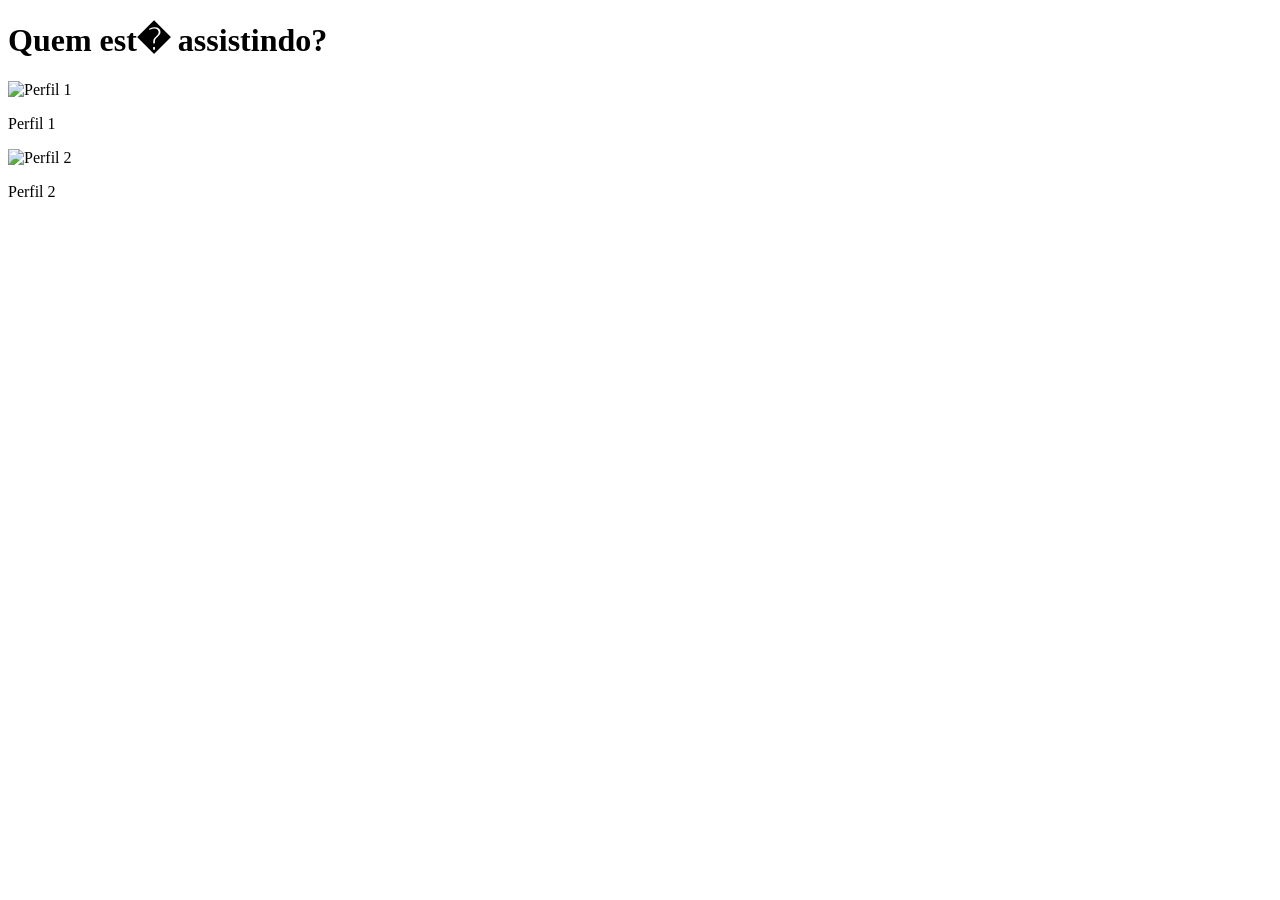
==== index.html @ b6514f5e "first commit" ====
<!DOCTYPE html>
<html lang="pt-br">
<head>
    <meta charset="UTF-8">
    <meta name="viewport" content="width=device-width, initial-scale=1.0">
    <title>Netflix</title>
</head>
<body>
    <main>
        <h1>Quem est� assistindo?</h1>
        <div class="profiles">
            <div class="profile">
                <img src="/NETFLIX/assets/perfil-1.jpg" alt="Perfil 1">
                <p>Perfil 1</p>
            </div>
            <div class="profile">
                <img src="/NETFLIX/assets/perfil-2.jpg" alt="Perfil 2">
                <p>Perfil 2</p>
            </div>
    </main>
</body>
</html>
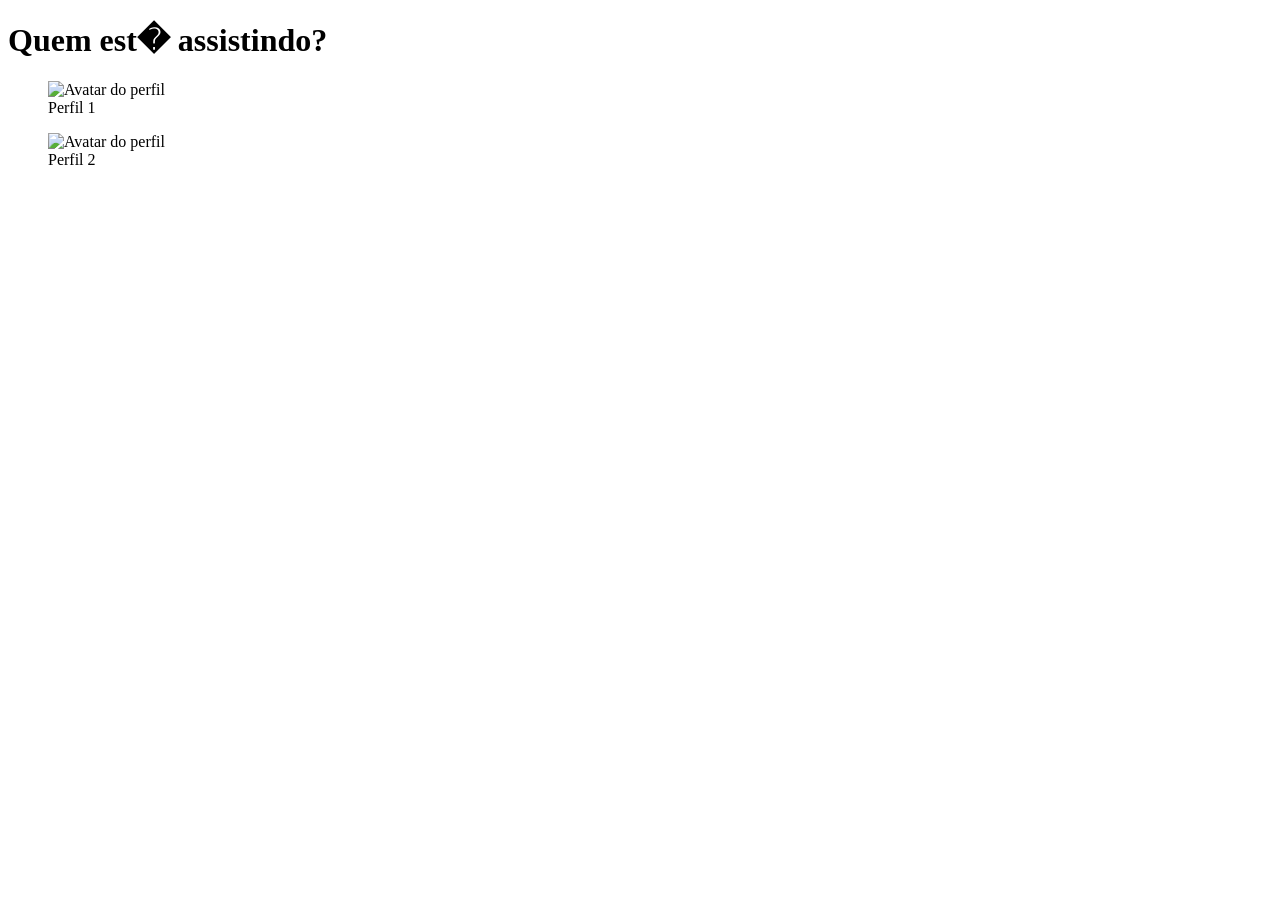
==== commit dee04fa6: "assets" ====
--- a/index.html
+++ b/index.html
@@ -3,20 +3,30 @@
 <head>
     <meta charset="UTF-8">
     <meta name="viewport" content="width=device-width, initial-scale=1.0">
-    <title>Netflix</title>
+    <meta name="description" content="Selecione o perfil para come�ar a assistir conte�do personalizado na Netflix">
+    <title>Netflix - Selecione um Perfil</title>
 </head>
 <body>
     <main>
-        <h1>Quem est� assistindo?</h1>
-        <div class="profiles">
-            <div class="profile">
-                <img src="/NETFLIX/assets/perfil-1.jpg" alt="Perfil 1">
-                <p>Perfil 1</p>
-            </div>
-            <div class="profile">
-                <img src="/NETFLIX/assets/perfil-2.jpg" alt="Perfil 2">
-                <p>Perfil 2</p>
-            </div>
+        <header>
+            <h1>Quem est� assistindo?</h1>
+        </header>
+        
+        <section class="profiles">
+            <article class="profile">
+                <figure>
+                    <img src="/NETFLIX/assets/perfil-1.jpg" alt="Avatar do perfil">
+                    <figcaption>Perfil 1</figcaption>
+                </figure>
+            </article>
+            
+            <article class="profile">
+                <figure>
+                    <img src="/NETFLIX/assets/perfil-2.jpg" alt="Avatar do perfil">
+                    <figcaption>Perfil 2</figcaption>
+                </figure>
+            </article>
+        </section>
     </main>
 </body>
 </html>
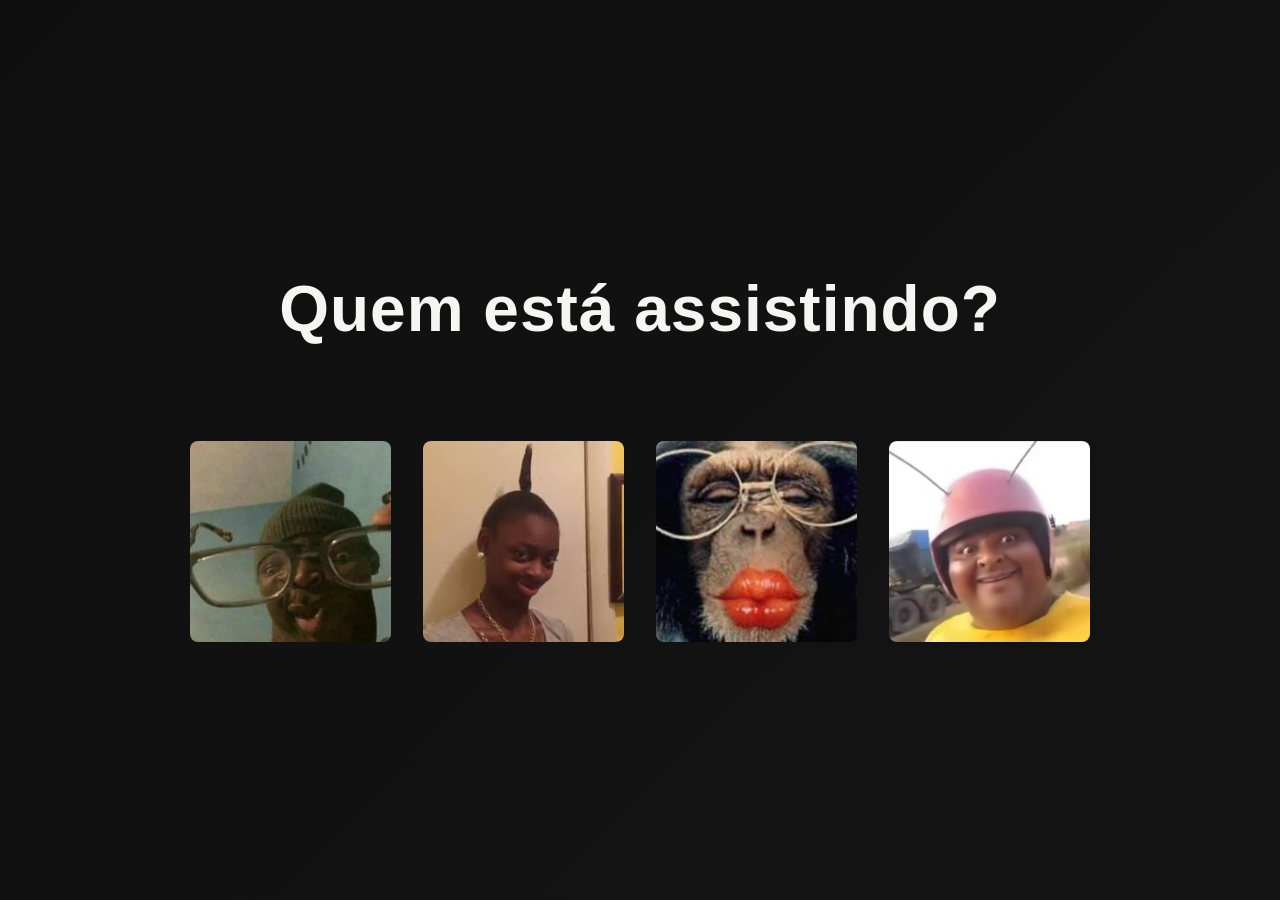
==== commit 5160172e: "changes" ====
--- a/index.html
+++ b/index.html
@@ -2,28 +2,45 @@
 <html lang="pt-br">
 <head>
     <meta charset="UTF-8">
+    <meta http-equiv="Content-Type" content="text/html; charset=UTF-8">
     <meta name="viewport" content="width=device-width, initial-scale=1.0">
-    <meta name="description" content="Selecione o perfil para come�ar a assistir conte�do personalizado na Netflix">
-    <title>Netflix - Selecione um Perfil</title>
+    <meta name="description" content="Selecione o perfil para começar a assistir conteúdo personalizado na Netflix">
+    <title>Netflix</title>
+    <link rel="stylesheet" href="style.css">
 </head>
+
 <body>
     <main>
         <header>
-            <h1>Quem est� assistindo?</h1>
+            <h1>Quem está assistindo?</h1>
         </header>
         
         <section class="profiles">
             <article class="profile">
                 <figure>
-                    <img src="/NETFLIX/assets/perfil-1.jpg" alt="Avatar do perfil">
-                    <figcaption>Perfil 1</figcaption>
+                    <img src="./assets/perfil-1.jpg" alt="Um homem faz uma careta engraçada enquanto segura um par de óculos grandes bem próximo à câmera.">
+                    <figcaption>Pedro</figcaption>
                 </figure>
             </article>
             
             <article class="profile">
                 <figure>
-                    <img src="/NETFLIX/assets/perfil-2.jpg" alt="Avatar do perfil">
-                    <figcaption>Perfil 2</figcaption>
+                    <img src="./assets/perfil-2.jpg" alt="Uma jovem sorri para a câmera exibindo um penteado único com uma mecha de cabelo apontando para cima.">
+                    <figcaption>Gustavo</figcaption>
+                </figure>
+            </article>
+
+            <article class="profile">
+                <figure>
+                    <img src="./assets/perfil-3.jpg" alt="Um chimpanzé aparece usando óculos de grau e lábios vermelhos maquiados em uma pose cômica.">
+                    <figcaption>Mariana</figcaption>
+                </figure>
+            </article>
+
+            <article class="profile">
+                <figure>
+                    <img src="./assets/perfil-4.jpg" alt="Um homem sorridente usa um capacete rosa com antenas, assemelhando-se a um personagem de inseto.">
+                    <figcaption>Lucas</figcaption>
                 </figure>
             </article>
         </section>
--- a/style.css
+++ b/style.css
@@ -0,0 +1,209 @@
+/* VARIAVEIS E CONFIGURACOES GLOBAIS */
+:root {
+    --netflix-red: #E50914;
+    --netflix-dark: #141414;
+    --netflix-darker: #0f0f0f;
+    --netflix-gray: #808080;
+    --netflix-light: #f5f5f1;
+    
+    --font-primary: 'Segoe UI', Tahoma, Geneva, Verdana, sans-serif;
+    --transition: all 0.3s ease;
+}
+
+/* RESET E ESTILOS BASE */
+* {
+    margin: 0;
+    padding: 0;
+    box-sizing: border-box;
+}
+
+html {
+    font-size: 16px;
+}
+
+body {
+    background: linear-gradient(135deg, var(--netflix-darker) 0%, var(--netflix-dark) 100%);
+    color: var(--netflix-light);
+    font-family: var(--font-primary);
+    line-height: 1.6;
+    min-height: 100vh;
+}
+
+/* MAIN */
+main {
+    min-height: 100vh;
+    display: flex;
+    flex-direction: column;
+    justify-content: center;
+    align-items: center;
+    padding: 2rem;
+}
+
+/* HEADER */
+header {
+    text-align: center;
+    margin-bottom: 4rem;
+}
+
+header h1 {
+    font-size: clamp(2rem, 5vw, 4rem);
+    font-weight: 700;
+    letter-spacing: 1px;
+    margin-bottom: 1rem;
+    color: var(--netflix-light);
+    animation: slideDown 0.6s ease;
+}
+
+@keyframes slideDown {
+    from {
+        opacity: 0;
+        transform: translateY(-30px);
+    }
+    to {
+        opacity: 1;
+        transform: translateY(0);
+    }
+}
+
+/* SECAO DE PERFIS */
+.profiles {
+    display: grid;
+    grid-template-columns: repeat(auto-fit, minmax(150px, 1fr));
+    gap: 2rem;
+    max-width: 900px;
+    width: 100%;
+}
+
+/* CARD DO PERFIL */
+.profile {
+    display: flex;
+    flex-direction: column;
+    align-items: center;
+    cursor: pointer;
+    animation: fadeIn 0.8s ease;
+}
+
+@keyframes fadeIn {
+    from {
+        opacity: 0;
+        transform: scale(0.8);
+    }
+    to {
+        opacity: 1;
+        transform: scale(1);
+    }
+}
+
+/* FIGURA (IMAGEM) */
+figure {
+    position: relative;
+    width: 100%;
+    aspect-ratio: 1;
+    margin: 0;
+    overflow: hidden;
+    border-radius: 8px;
+    transition: var(--transition);
+}
+
+figure img {
+    width: 100%;
+    height: 100%;
+    object-fit: cover;
+    display: block;
+    transition: var(--transition);
+}
+
+/* EFEITOS NO HOVER DO PERFIL */
+.profile:hover figure {
+    box-shadow: 0 0 20px rgba(229, 9, 20, 0.6);
+    transform: scale(1.05);
+    border: 3px solid var(--netflix-red);
+}
+
+.profile:hover figure img {
+    filter: brightness(1.1) contrast(1.1);
+}
+
+.profile:active figure {
+    transform: scale(0.98);
+}
+
+/* FIGCAPTION (NOME DO PERFIL) */
+figcaption {
+    margin-top: 1rem;
+    font-size: 1.3rem;
+    font-weight: 700;
+    color: var(--netflix-light);
+    transition: var(--transition);
+    letter-spacing: 0.5px;
+    text-align: center;
+    word-break: break-word;
+    display: block;
+    width: 100%;
+    visibility: visible;
+    opacity: 1;
+}
+
+.profile:hover figcaption {
+    color: var(--netflix-red);
+    transform: translateY(-2px);
+}
+
+/* RESPONSIVIDADE */
+@media (max-width: 768px) {
+    main {
+        padding: 1.5rem;
+    }
+
+    header h1 {
+        font-size: 2.5rem;
+        margin-bottom: 3rem;
+    }
+
+    .profiles {
+        grid-template-columns: repeat(auto-fit, minmax(120px, 1fr));
+        gap: 1.5rem;
+    }
+
+    figcaption {
+        margin-top: 0.75rem;
+        font-size: 1.1rem;
+    }
+}
+
+@media (max-width: 480px) {
+    header h1 {
+        font-size: 2rem;
+        margin-bottom: 2rem;
+    }
+
+    .profiles {
+        grid-template-columns: repeat(auto-fit, minmax(100px, 1fr));
+        gap: 1rem;
+    }
+
+    figure {
+        border-radius: 4px;
+    }
+
+    figcaption {
+        font-size: 1rem;
+    }
+}
+
+/* ACESSIBILIDADE */
+@media (prefers-reduced-motion: reduce) {
+    *,
+    *::before,
+    *::after {
+        animation-duration: 0.01ms !important;
+        animation-iteration-count: 1 !important;
+        transition-duration: 0.01ms !important;
+    }
+}
+
+/* FOCO PARA NAVEGACAO POR TECLADO */
+.profile:focus-within figure {
+    box-shadow: 0 0 20px rgba(229, 9, 20, 0.6);
+    border: 3px solid var(--netflix-red);
+}
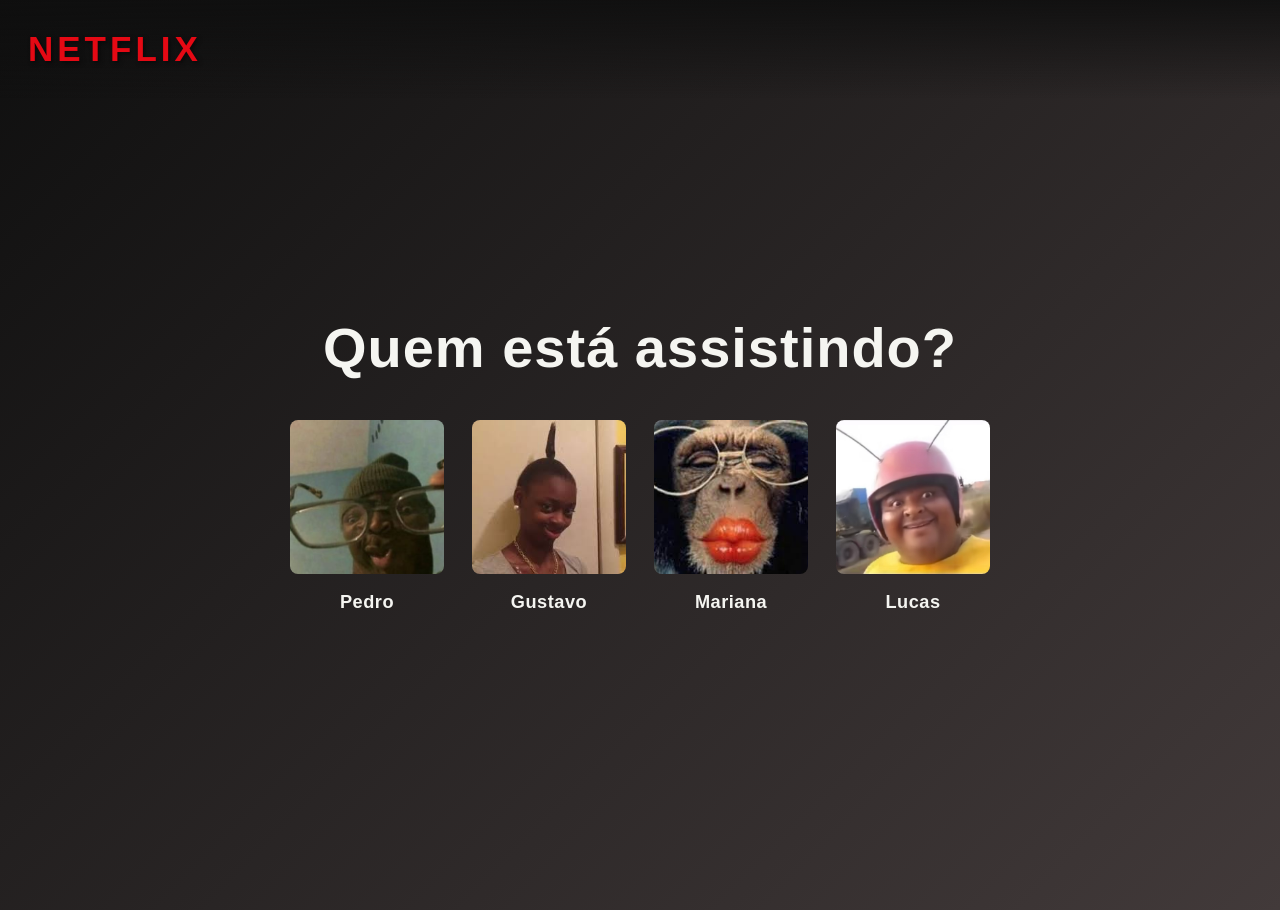
==== commit e11ebe7d: "Staged Changes" ====
--- a/index.html
+++ b/index.html
@@ -10,39 +10,45 @@
 </head>
 
 <body>
+    <nav class="navbar">
+        <div class="logo">NETFLIX</div>
+    </nav>
+
     <main>
         <header>
             <h1>Quem está assistindo?</h1>
         </header>
         
-        <section class="profiles">
-            <article class="profile">
-                <figure>
-                    <img src="./assets/perfil-1.jpg" alt="Um homem faz uma careta engraçada enquanto segura um par de óculos grandes bem próximo à câmera.">
+        <section aria-label="Perfis disponíveis para seleção">
+            <nav class="profiles">
+                <a href="#" class="profile">
+                    <figure>
+                        <img src="./assets/perfil-1.jpg" alt="Um homem faz uma careta engraçada enquanto segura um par de óculos grandes bem próximo à câmera.">
+                    </figure>
                     <figcaption>Pedro</figcaption>
-                </figure>
-            </article>
+                </a>
             
-            <article class="profile">
-                <figure>
-                    <img src="./assets/perfil-2.jpg" alt="Uma jovem sorri para a câmera exibindo um penteado único com uma mecha de cabelo apontando para cima.">
+                <a href="#" class="profile">
+                    <figure>
+                        <img src="./assets/perfil-2.jpg" alt="Uma jovem sorri para a câmera exibindo um penteado único com uma mecha de cabelo apontando para cima.">
+                    </figure>
                     <figcaption>Gustavo</figcaption>
-                </figure>
-            </article>
+                </a>
 
-            <article class="profile">
-                <figure>
-                    <img src="./assets/perfil-3.jpg" alt="Um chimpanzé aparece usando óculos de grau e lábios vermelhos maquiados em uma pose cômica.">
+                <a href="#" class="profile">
+                    <figure>
+                        <img src="./assets/perfil-3.jpg" alt="Um chimpanzé aparece usando óculos de grau e lábios vermelhos maquiados em uma pose cômica.">
+                    </figure>
                     <figcaption>Mariana</figcaption>
-                </figure>
-            </article>
+                </a>
 
-            <article class="profile">
-                <figure>
-                    <img src="./assets/perfil-4.jpg" alt="Um homem sorridente usa um capacete rosa com antenas, assemelhando-se a um personagem de inseto.">
+                <a href="#" class="profile">
+                    <figure>
+                        <img src="./assets/perfil-4.jpg" alt="Um homem sorridente usa um capacete rosa com antenas, assemelhando-se a um personagem de inseto.">
+                    </figure>
                     <figcaption>Lucas</figcaption>
-                </figure>
-            </article>
+                </a>
+            </nav>
         </section>
     </main>
 </body>
--- a/style.css
+++ b/style.css
@@ -1,209 +1,258 @@
 /* VARIAVEIS E CONFIGURACOES GLOBAIS */
 :root {
-    --netflix-red: #E50914;
-    --netflix-dark: #141414;
-    --netflix-darker: #0f0f0f;
-    --netflix-gray: #808080;
-    --netflix-light: #f5f5f1;
+    --netflix-red: #E50914;            /* Vermelho vibrante da Netflix - cor primaria */
+    --netflix-dark: #423a3a;           /* Cinza muito escuro - fundo principal */
+    --netflix-darker: #0f0f0f;         /* Preto quase puro - fundo do gradiente */
+    --netflix-gray: #808080;           /* Cinza neutro - textos secundarios */
+    --netflix-light: #f5f5f1;          /* Branco quente - textos principais */
     
-    --font-primary: 'Segoe UI', Tahoma, Geneva, Verdana, sans-serif;
-    --transition: all 0.3s ease;
+    --font-primary: 'Roboto', Tahoma, Geneva, Verdana, sans-serif; /* Fonte padrao do site */
+    --transition: all 0.3s ease;       /* Transicao suave para animations (0.3 segundos) */
 }
 
 /* RESET E ESTILOS BASE */
 * {
-    margin: 0;
-    padding: 0;
-    box-sizing: border-box;
+    margin: 0;               /* Remove margens padrao de todos os elementos */
+    padding: 0;              /* Remove preenchimento padrao de todos os elementos */
+    box-sizing: border-box;  /* Inclui border e padding no calculo da largura/altura */
 }
 
 html {
-    font-size: 16px;
+    font-size: 14px;         /* Tamanho base da fonte - 1rem = 16px */
 }
 
 body {
-    background: linear-gradient(135deg, var(--netflix-darker) 0%, var(--netflix-dark) 100%);
-    color: var(--netflix-light);
-    font-family: var(--font-primary);
-    line-height: 1.6;
-    min-height: 100vh;
+    background: linear-gradient(135deg, var(--netflix-darker) 0%, var(--netflix-dark) 100%); /* Gradiente diagonal preto->cinza */
+    color: var(--netflix-light);  /* Cor do texto principal (branco) */
+    font-family: var(--font-primary); /* Aplica a fonte configurada */
+    line-height: 1.6;        /* Espacamento entre linhas (1.6x o tamanho da fonte) */
+    min-height: 100vh;       /* Ocupa no minimo a altura total da tela */
+    overflow: hidden;        /* Remove a barra de rolagem e impede o scroll */
+}
+
+/* NAVBAR COM LOGO */
+.navbar {
+    position: fixed;         /* Fica fixo no topo */
+    top: 0;                  /* Alinhado ao topo */
+    left: 0;                 /* Alinhado a esquerda */
+    width: 100%;             /* Ocupa 100% da largura */
+    padding: 1.5rem 2rem;    /* Espacamento interno */
+    background: linear-gradient(180deg, rgba(15, 15, 15, 0.9) 0%, transparent 100%); /* Gradiente de fundo escuro */
+    z-index: 100;            /* Fica acima de outros elementos */
+}
+
+/* LOGO NETFLIX */
+.logo {
+    font-size: 2.5rem;       /* Titulo do logo */
+    font-weight: 900;        /* Texto super ousado (negrito maximo) */
+    color: var(--netflix-red); /* Cor vermelha da Netflix */
+    letter-spacing: 4px;     /* Espaco grande entre letras */
+    font-family: Arial, sans-serif; /* Fonte mais ousada */
+    text-shadow: 2px 2px 4px rgba(0, 0, 0, 0.5); /* Sombra para destaque */
 }
 
 /* MAIN */
 main {
-    min-height: 100vh;
-    display: flex;
-    flex-direction: column;
-    justify-content: center;
-    align-items: center;
-    padding: 2rem;
+    min-height: 100vh;       /* Ocupa no minimo a altura total da tela */
+    display: flex;           /* Habilita flexbox para organizar filhos */
+    flex-direction: column;  /* Organiza elementos na vertical (coluna) */
+    justify-content: center; /* Centraliza elementos verticalmente */
+    align-items: center;     /* Centraliza elementos horizontalmente */
+    padding: 2rem;           /* Espacamento interno (32px em todos os lados) */
+    margin-top: 10px;        /* Espacamento reduzido do topo para deixar espaco da navbar */
 }
 
 /* HEADER */
 header {
-    text-align: center;
-    margin-bottom: 4rem;
+    text-align: center;      /* Centraliza o texto */
+    margin-bottom: 1rem;     /* Espacamento inferior (64px) */
 }
 
 header h1 {
-    font-size: clamp(2rem, 5vw, 4rem);
-    font-weight: 700;
-    letter-spacing: 1px;
-    margin-bottom: 1rem;
-    color: var(--netflix-light);
-    animation: slideDown 0.6s ease;
+    font-size: clamp(2rem, 5vw, 4rem);  /* Tamanho responsivo: minimo 2rem, ideal 5% da tela, maximo 4rem */
+    font-weight: 700;        /* Deixa o texto mais ousado (negrito) */
+    letter-spacing: 1px;     /* Espacamento entre letras */
+    margin-bottom: 1rem;     /* Espacamento inferior (16px) */
+    color: var(--netflix-light); /* Cor branca */
+    animation: slideDown 0.6s ease; /* Aplica animacao de deslize para baixo */
 }
 
 @keyframes slideDown {
     from {
-        opacity: 0;
-        transform: translateY(-30px);
+        opacity: 0;          /* Comeca invisivel (transparencia total) */
+        transform: translateY(-30px); /* Comeca 30px acima */
     }
     to {
-        opacity: 1;
-        transform: translateY(0);
+        opacity: 1;          /* Termina visivel (sem transparencia) */
+        transform: translateY(0); /* Termina na posicao original */
     }
 }
 
 /* SECAO DE PERFIS */
 .profiles {
-    display: grid;
-    grid-template-columns: repeat(auto-fit, minmax(150px, 1fr));
-    gap: 2rem;
-    max-width: 900px;
-    width: 100%;
+    display: grid;           /* Habilita grid para layout responsivo */
+    grid-template-columns: repeat(auto-fit, minmax(120px, 1fr)); /* Cria colunas dinamicas de minimo 120px */
+    gap: 2rem;               /* Espacamento entre items (32px) */
+    max-width: 700px;        /* Largura maxima do container */
+    width: 100%;             /* Ocupa 100% da largura disponivel */
 }
 
 /* CARD DO PERFIL */
 .profile {
-    display: flex;
-    flex-direction: column;
-    align-items: center;
-    cursor: pointer;
-    animation: fadeIn 0.8s ease;
+    display: flex;           /* Habilita flexbox */
+    flex-direction: column;  /* Organiza elementos na vertical */
+    align-items: center;     /* Centraliza items horizontalmente */
+    cursor: pointer;         /* Muda cursor para "indicador de clique" */
+    animation: fadeIn 0.8s ease; /* Aplica animacao de fade in */
+    text-decoration: none;   /* Remove sublinhado do link */
+    color: inherit;          /* Herda cor do texto pai */
 }
 
 @keyframes fadeIn {
     from {
-        opacity: 0;
-        transform: scale(0.8);
+        opacity: 0;          /* Comeca invisivel */
+        transform: scale(0.8); /* Comeca 20% menor */
     }
     to {
-        opacity: 1;
-        transform: scale(1);
+        opacity: 1;          /* Termina visivel */
+        transform: scale(1); /* Termina no tamanho original */
     }
 }
 
 /* FIGURA (IMAGEM) */
 figure {
-    position: relative;
-    width: 100%;
-    aspect-ratio: 1;
-    margin: 0;
-    overflow: hidden;
-    border-radius: 8px;
-    transition: var(--transition);
+    position: relative;      /* Habilita posicionamento relativo para filhos absolutos */
+    width: 100%;             /* Ocupa 100% da largura do pai */
+    aspect-ratio: 1;         /* Mantém proporção 1:1 (quadrado) */
+    margin: 0;               /* Remove margens padrao */
+    overflow: hidden;        /* Esconde conteudo que sai das bordas */
+    border-radius: 8px;      /* Cantos arredondados de 8px */
+    transition: var(--transition); /* Aplica transicao suave */
 }
 
 figure img {
-    width: 100%;
-    height: 100%;
-    object-fit: cover;
-    display: block;
-    transition: var(--transition);
+    width: 100%;             /* Ocupa 100% da figura */
+    height: 100%;            /* Ocupa 100% da altura */
+    object-fit: cover;       /* Preenche a figura mantendo proporcoes */
+    display: block;          /* Remove espacos em branco de inline */
+    transition: var(--transition); /* Aplica transicao suave */
 }
 
 /* EFEITOS NO HOVER DO PERFIL */
 .profile:hover figure {
-    box-shadow: 0 0 20px rgba(229, 9, 20, 0.6);
-    transform: scale(1.05);
-    border: 3px solid var(--netflix-red);
+    box-shadow: 0 0 20px rgba(229, 9, 20, 0.6); /* Adiciona brilho vermelho ao passar mouse */
+    transform: scale(1.05); /* Aumenta imagem em 5% */
+    border: 3px solid var(--netflix-red); /* Adiciona borda vermelha */
 }
 
 .profile:hover figure img {
-    filter: brightness(1.1) contrast(1.1);
+    filter: brightness(1.1) contrast(1.1); /* Torna imagem 10% mais clara e mais contrastada */
 }
 
 .profile:active figure {
-    transform: scale(0.98);
+    transform: scale(0.98); /* Reduz 2% ao clique para feedback visual */
 }
 
 /* FIGCAPTION (NOME DO PERFIL) */
 figcaption {
-    margin-top: 1rem;
-    font-size: 1.3rem;
-    font-weight: 700;
-    color: var(--netflix-light);
-    transition: var(--transition);
-    letter-spacing: 0.5px;
-    text-align: center;
-    word-break: break-word;
-    display: block;
-    width: 100%;
-    visibility: visible;
-    opacity: 1;
+    margin-top: 1rem;        /* Espacamento superior (16px) */
+    font-size: 1.3rem;       /* Tamanho grande para o nome (20.8px) */
+    font-weight: 700;        /* Texto ousado (negrito) */
+    color: var(--netflix-light); /* Cor branca */
+    transition: var(--transition); /* Transicao suave */
+    letter-spacing: 0.5px;   /* Pequeno espacamento entre letras */
+    text-align: center;      /* Centraliza o texto */
+    word-break: break-word;  /* Quebra palavras longas se necessario */
+    display: block;          /* Garante que é um bloco display */
+    width: 100%;             /* Ocupa 100% da largura */
+    visibility: visible;     /* Garante que é visivel */
+    opacity: 1;              /* Garante que não é transparente */
 }
 
 .profile:hover figcaption {
-    color: var(--netflix-red);
-    transform: translateY(-2px);
-}
-
-/* RESPONSIVIDADE */
+    color: var(--netflix-red); /* Muda cor para vermelho no hover */
+    transform: translateY(-2px); /* Sobe 2px suavemente */
+}
+
+/* RESPONSIVIDADE - TABLETS (ATE 768px) */
 @media (max-width: 768px) {
+    .navbar {
+        padding: 1rem 1.5rem;  /* Menos padding em tablets */
+    }
+
+    .logo {
+        font-size: 2rem;       /* Logo menor em tablets */
+        letter-spacing: 3px;   /* Menos espacamento entre letras */
+    }
+
     main {
-        padding: 1.5rem;
+        margin-top: 50px;      /* Margem reduzida do topo */
+        padding: 1.5rem;       /* Reduce padding em tablets */
     }
 
     header h1 {
-        font-size: 2.5rem;
-        margin-bottom: 3rem;
+        font-size: 2.5rem;     /* Reduz titulo em tablets */
+        margin-bottom: 3rem;   /* Reduz espacamento */
     }
 
     .profiles {
-        grid-template-columns: repeat(auto-fit, minmax(120px, 1fr));
-        gap: 1.5rem;
+        grid-template-columns: repeat(auto-fit, minmax(120px, 1fr)); /* Colunas menores */
+        gap: 1.5rem;           /* Reduz espacamento entre items */
     }
 
     figcaption {
-        margin-top: 0.75rem;
-        font-size: 1.1rem;
-    }
-}
-
+        margin-top: 0.75rem;   /* Reduz espacamento em tablets */
+        font-size: 1.1rem;     /* Reduz tamanho do nome */
+    }
+}
+
+/* RESPONSIVIDADE - CELULARES (ATE 480px) */
 @media (max-width: 480px) {
+    .navbar {
+        padding: 0.8rem 1rem;  /* Padding minimo em celulares */
+    }
+
+    .logo {
+        font-size: 1.5rem;     /* Logo bem menor em celulares */
+        letter-spacing: 2px;   /* Espacamento reduzido */
+    }
+
+    main {
+        margin-top: 40px;      /* Margem ainda mais reduzida em celulares */
+    }
+
     header h1 {
-        font-size: 2rem;
-        margin-bottom: 2rem;
+        font-size: 2rem;       /* Titulo menor em celulares */
+        margin-bottom: 2rem;   /* Menos espacamento */
     }
 
     .profiles {
-        grid-template-columns: repeat(auto-fit, minmax(100px, 1fr));
-        gap: 1rem;
+        grid-template-columns: repeat(auto-fit, minmax(100px, 1fr)); /* Grid mais compacto */
+        gap: 1rem;             /* Minimo espacamento */
     }
 
     figure {
-        border-radius: 4px;
+        border-radius: 4px;  /* Cantos menos arredondados em celulares */
     }
 
     figcaption {
-        font-size: 1rem;
-    }
-}
-
-/* ACESSIBILIDADE */
+        font-size: 1rem;     /* Nome menor em celulares */
+    }
+}
+
+/* ACESSIBILIDADE - RESPEITA PREFERENCIA DE MOVIMENTO REDUZIDO */
 @media (prefers-reduced-motion: reduce) {
     *,
     *::before,
     *::after {
-        animation-duration: 0.01ms !important;
-        animation-iteration-count: 1 !important;
-        transition-duration: 0.01ms !important;
+        animation-duration: 0.01ms !important; /* Desabilita animacoes (muito rapido = invisivel) */
+        animation-iteration-count: 1 !important; /* Executa apenas uma vez */
+        transition-duration: 0.01ms !important; /* Desabilita transicoes */
     }
 }
 
 /* FOCO PARA NAVEGACAO POR TECLADO */
 .profile:focus-within figure {
-    box-shadow: 0 0 20px rgba(229, 9, 20, 0.6);
-    border: 3px solid var(--netflix-red);
-}
+    box-shadow: 0 0 20px rgba(229, 9, 20, 0.6); /* Brilho vermelho ao focar */
+    border: 3px solid var(--netflix-red); /* Borda vermelha para indicar foco */
+}
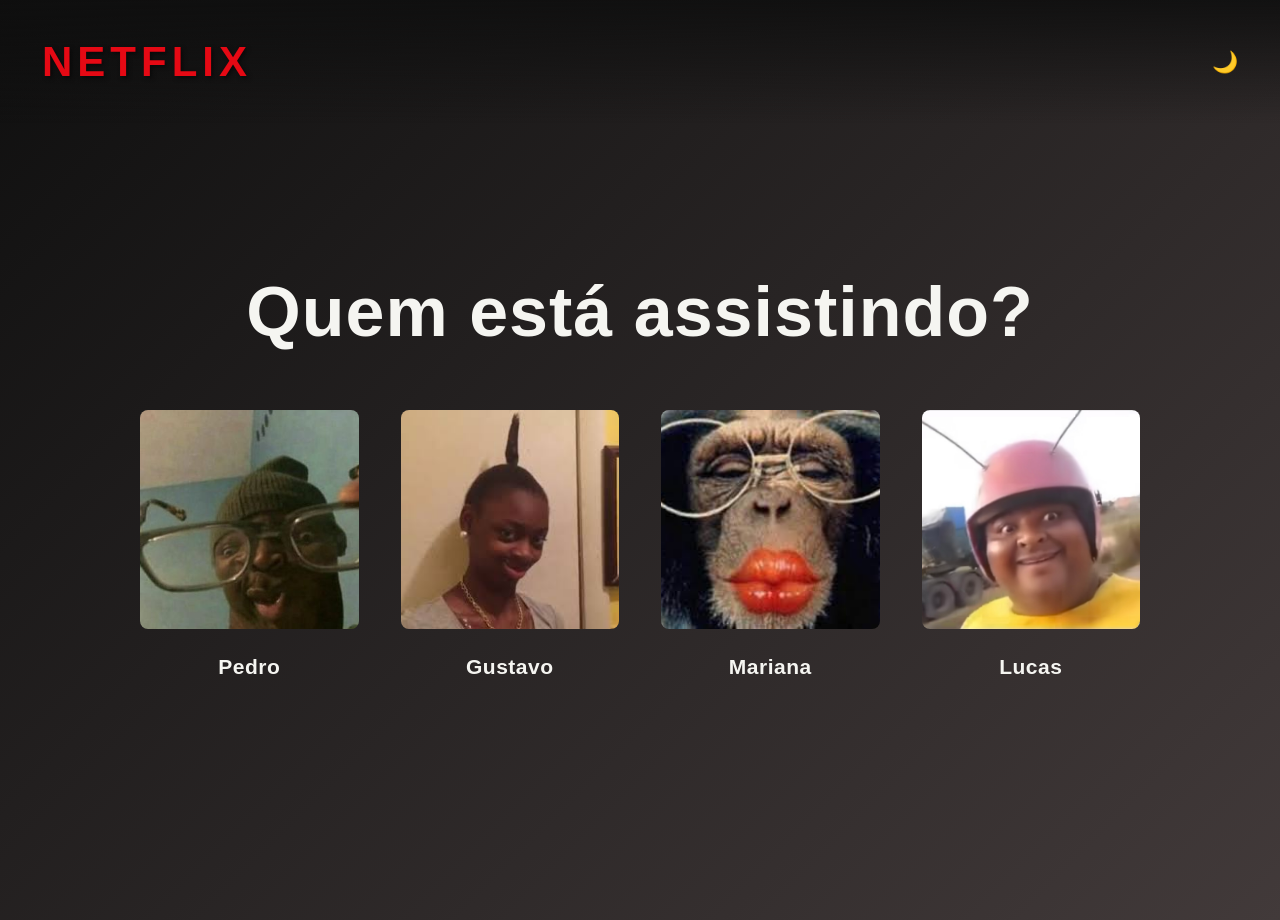
==== commit ad346c90: "Changes" ====
--- a/index.html
+++ b/index.html
@@ -1,5 +1,6 @@
 <!DOCTYPE html>
 <html lang="pt-br">
+
 <head>
     <meta charset="UTF-8">
     <meta http-equiv="Content-Type" content="text/html; charset=UTF-8">
@@ -10,46 +11,52 @@
 </head>
 
 <body>
-    <nav class="navbar">
-        <div class="logo">NETFLIX</div>
-    </nav>
-
     <main>
+        <nav class="navbar">
+            <div class="logo">NETFLIX</div>
+            <button id="theme-toggle" aria-label="Alternar tema">&#x1F319;</button>
+        </nav>
         <header>
             <h1>Quem está assistindo?</h1>
         </header>
-        
+
         <section aria-label="Perfis disponíveis para seleção">
             <nav class="profiles">
                 <a href="#" class="profile">
                     <figure>
-                        <img src="./assets/perfil-1.jpg" alt="Um homem faz uma careta engraçada enquanto segura um par de óculos grandes bem próximo à câmera.">
+                        <img src="./assets/perfil-1.jpg"
+                            alt="Um homem faz uma careta engraçada enquanto segura um par de óculos grandes bem próximo à câmera.">
                     </figure>
                     <figcaption>Pedro</figcaption>
                 </a>
-            
+
                 <a href="#" class="profile">
                     <figure>
-                        <img src="./assets/perfil-2.jpg" alt="Uma jovem sorri para a câmera exibindo um penteado único com uma mecha de cabelo apontando para cima.">
+                        <img src="./assets/perfil-2.jpg"
+                            alt="Uma jovem sorri para a câmera exibindo um penteado único com uma mecha de cabelo apontando para cima.">
                     </figure>
                     <figcaption>Gustavo</figcaption>
                 </a>
 
                 <a href="#" class="profile">
                     <figure>
-                        <img src="./assets/perfil-3.jpg" alt="Um chimpanzé aparece usando óculos de grau e lábios vermelhos maquiados em uma pose cômica.">
+                        <img src="./assets/perfil-3.jpg"
+                            alt="Um chimpanzé aparece usando óculos de grau e lábios vermelhos maquiados em uma pose cômica.">
                     </figure>
                     <figcaption>Mariana</figcaption>
                 </a>
 
                 <a href="#" class="profile">
                     <figure>
-                        <img src="./assets/perfil-4.jpg" alt="Um homem sorridente usa um capacete rosa com antenas, assemelhando-se a um personagem de inseto.">
+                        <img src="./assets/perfil-4.jpg"
+                            alt="Um homem sorridente usa um capacete rosa com antenas, assemelhando-se a um personagem de inseto.">
                     </figure>
                     <figcaption>Lucas</figcaption>
                 </a>
             </nav>
         </section>
     </main>
+    <script src="script.js"></script>
 </body>
+
 </html>
--- a/style.css
+++ b/style.css
@@ -1,258 +1,579 @@
 /* VARIAVEIS E CONFIGURACOES GLOBAIS */
 :root {
-    --netflix-red: #E50914;            /* Vermelho vibrante da Netflix - cor primaria */
-    --netflix-dark: #423a3a;           /* Cinza muito escuro - fundo principal */
-    --netflix-darker: #0f0f0f;         /* Preto quase puro - fundo do gradiente */
-    --netflix-gray: #808080;           /* Cinza neutro - textos secundarios */
-    --netflix-light: #f5f5f1;          /* Branco quente - textos principais */
-    
-    --font-primary: 'Roboto', Tahoma, Geneva, Verdana, sans-serif; /* Fonte padrao do site */
-    --transition: all 0.3s ease;       /* Transicao suave para animations (0.3 segundos) */
+    --netflix-red: #E50914;
+    /* Vermelho vibrante da Netflix - cor primaria */
+    --netflix-dark: #423a3a;
+    /* Cinza muito escuro - fundo principal */
+    --netflix-darker: #0f0f0f;
+    /* Preto quase puro - fundo do gradiente */
+    --netflix-gray: #808080;
+    /* Cinza neutro - textos secundarios */
+    --netflix-light: #f5f5f1;
+    /* Branco quente - textos principais */
+
+    --font-primary: 'Roboto', Tahoma, Geneva, Verdana, sans-serif;
+    /* Fonte padrao do site */
+    --transition: all 0.3s ease;
+    /* Transicao suave para animations (0.3 segundos) */
 }
 
 /* RESET E ESTILOS BASE */
 * {
-    margin: 0;               /* Remove margens padrao de todos os elementos */
-    padding: 0;              /* Remove preenchimento padrao de todos os elementos */
-    box-sizing: border-box;  /* Inclui border e padding no calculo da largura/altura */
+    margin: 0;
+    /* Remove margens padrao de todos os elementos */
+    padding: 0;
+    /* Remove preenchimento padrao de todos os elementos */
+    box-sizing: border-box;
+    /* Inclui border e padding no calculo da largura/altura */
 }
 
 html {
-    font-size: 14px;         /* Tamanho base da fonte - 1rem = 16px */
+    font-size: 14px;
+    /* Tamanho base da fonte - 1rem = 16px */
 }
 
 body {
-    background: linear-gradient(135deg, var(--netflix-darker) 0%, var(--netflix-dark) 100%); /* Gradiente diagonal preto->cinza */
-    color: var(--netflix-light);  /* Cor do texto principal (branco) */
-    font-family: var(--font-primary); /* Aplica a fonte configurada */
-    line-height: 1.6;        /* Espacamento entre linhas (1.6x o tamanho da fonte) */
-    min-height: 100vh;       /* Ocupa no minimo a altura total da tela */
-    overflow: hidden;        /* Remove a barra de rolagem e impede o scroll */
+    background: linear-gradient(135deg, var(--netflix-darker) 0%, var(--netflix-dark) 100%);
+    /* Gradiente diagonal preto->cinza */
+    color: var(--netflix-light);
+    /* Cor do texto principal (branco) */
+    font-family: var(--font-primary);
+    /* Aplica a fonte configurada */
+    line-height: 1.6;
+    /* Espacamento entre linhas (1.6x o tamanho da fonte) */
+    min-height: 100vh;
+    /* Ocupa no minimo a altura total da tela */
+    overflow: hidden;
+    /* Remove a barra de rolagem e impede o scroll */
 }
 
 /* NAVBAR COM LOGO */
 .navbar {
-    position: fixed;         /* Fica fixo no topo */
-    top: 0;                  /* Alinhado ao topo */
-    left: 0;                 /* Alinhado a esquerda */
-    width: 100%;             /* Ocupa 100% da largura */
-    padding: 1.5rem 2rem;    /* Espacamento interno */
-    background: linear-gradient(180deg, rgba(15, 15, 15, 0.9) 0%, transparent 100%); /* Gradiente de fundo escuro */
-    z-index: 100;            /* Fica acima de outros elementos */
+    position: fixed;
+    /* Fica fixo no topo */
+    top: 0;
+    /* Alinhado ao topo */
+    left: 0;
+    /* Alinhado a esquerda */
+    width: 100%;
+    /* Ocupa 100% da largura */
+    padding: 1.5rem 2rem;
+    /* Espacamento interno */
+    background: linear-gradient(180deg, rgba(15, 15, 15, 0.9) 0%, transparent 100%);
+    /* Gradiente de fundo escuro */
+    z-index: 100;
+    /* Fica acima de outros elementos */
+    display: flex;
+    /* Flexbox para alinhar logo e botao */
+    justify-content: space-between;
+    /* Logo a esquerda, botao a direita */
+    align-items: center;
+    /* Centraliza verticalmente */
 }
 
 /* LOGO NETFLIX */
 .logo {
-    font-size: 2.5rem;       /* Titulo do logo */
-    font-weight: 900;        /* Texto super ousado (negrito maximo) */
-    color: var(--netflix-red); /* Cor vermelha da Netflix */
-    letter-spacing: 4px;     /* Espaco grande entre letras */
-    font-family: Arial, sans-serif; /* Fonte mais ousada */
-    text-shadow: 2px 2px 4px rgba(0, 0, 0, 0.5); /* Sombra para destaque */
+    font-size: 2.5rem;
+    /* Titulo do logo */
+    font-weight: 900;
+    /* Texto super ousado (negrito maximo) */
+    color: var(--netflix-red);
+    /* Cor vermelha da Netflix */
+    letter-spacing: 4px;
+    /* Espaco grande entre letras */
+    font-family: Arial, sans-serif;
+    /* Fonte mais ousada */
+    text-shadow: 2px 2px 4px rgba(0, 0, 0, 0.5);
+    /* Sombra para destaque */
+}
+
+/* BOTAO DE TOGGLE DE TEMA */
+#theme-toggle {
+    background: none;
+    /* Sem fundo */
+    border: none;
+    /* Sem borda */
+    font-size: 1.5rem;
+    /* Tamanho do icone */
+    cursor: pointer;
+    /* Cursor de clique */
+    color: var(--netflix-light);
+    /* Cor clara */
+    transition: var(--transition);
+    /* Transicao suave */
+}
+
+#theme-toggle:hover {
+    transform: scale(1.1);
+    /* Aumenta ao passar mouse */
 }
 
 /* MAIN */
 main {
-    min-height: 100vh;       /* Ocupa no minimo a altura total da tela */
-    display: flex;           /* Habilita flexbox para organizar filhos */
-    flex-direction: column;  /* Organiza elementos na vertical (coluna) */
-    justify-content: center; /* Centraliza elementos verticalmente */
-    align-items: center;     /* Centraliza elementos horizontalmente */
-    padding: 2rem;           /* Espacamento interno (32px em todos os lados) */
-    margin-top: 10px;        /* Espacamento reduzido do topo para deixar espaco da navbar */
+    min-height: 100vh;
+    /* Ocupa no minimo a altura total da tela */
+    display: flex;
+    /* Habilita flexbox para organizar filhos */
+    flex-direction: column;
+    /* Organiza elementos na vertical (coluna) */
+    justify-content: center;
+    /* Centraliza elementos verticalmente */
+    align-items: center;
+    /* Centraliza elementos horizontalmente */
+    padding: 2rem;
+    /* Espacamento interno (32px em todos os lados) */
+    margin-top: 10px;
+    /* Espacamento reduzido do topo para deixar espaco da navbar */
 }
 
 /* HEADER */
 header {
-    text-align: center;      /* Centraliza o texto */
-    margin-bottom: 1rem;     /* Espacamento inferior (64px) */
+    text-align: center;
+    /* Centraliza o texto */
+    margin-bottom: 1rem;
+    /* Espacamento inferior (64px) */
 }
 
 header h1 {
-    font-size: clamp(2rem, 5vw, 4rem);  /* Tamanho responsivo: minimo 2rem, ideal 5% da tela, maximo 4rem */
-    font-weight: 700;        /* Deixa o texto mais ousado (negrito) */
-    letter-spacing: 1px;     /* Espacamento entre letras */
-    margin-bottom: 1rem;     /* Espacamento inferior (16px) */
-    color: var(--netflix-light); /* Cor branca */
-    animation: slideDown 0.6s ease; /* Aplica animacao de deslize para baixo */
+    font-size: clamp(2rem, 5vw, 4rem);
+    /* Tamanho responsivo: minimo 2rem, ideal 5% da tela, maximo 4rem */
+    font-weight: 700;
+    /* Deixa o texto mais ousado (negrito) */
+    letter-spacing: 1px;
+    /* Espacamento entre letras */
+    margin-bottom: 1rem;
+    /* Espacamento inferior (16px) */
+    color: var(--netflix-light);
+    /* Cor branca */
+    animation: slideDown 0.6s ease;
+    /* Aplica animacao de deslize para baixo */
 }
 
 @keyframes slideDown {
     from {
-        opacity: 0;          /* Comeca invisivel (transparencia total) */
-        transform: translateY(-30px); /* Comeca 30px acima */
-    }
+        opacity: 0;
+        /* Comeca invisivel (transparencia total) */
+        transform: translateY(-30px);
+        /* Comeca 30px acima */
+    }
+
     to {
-        opacity: 1;          /* Termina visivel (sem transparencia) */
-        transform: translateY(0); /* Termina na posicao original */
+        opacity: 1;
+        /* Termina visivel (sem transparencia) */
+        transform: translateY(0);
+        /* Termina na posicao original */
     }
 }
 
 /* SECAO DE PERFIS */
 .profiles {
-    display: grid;           /* Habilita grid para layout responsivo */
-    grid-template-columns: repeat(auto-fit, minmax(120px, 1fr)); /* Cria colunas dinamicas de minimo 120px */
-    gap: 2rem;               /* Espacamento entre items (32px) */
-    max-width: 700px;        /* Largura maxima do container */
-    width: 100%;             /* Ocupa 100% da largura disponivel */
+    display: grid;
+    /* Habilita grid para layout responsivo */
+    grid-template-columns: repeat(auto-fit, minmax(120px, 1fr));
+    /* Cria colunas dinamicas de minimo 120px */
+    gap: 2rem;
+    /* Espacamento entre items (32px) */
+    max-width: 700px;
+    /* Largura maxima do container */
+    width: 100%;
+    /* Ocupa 100% da largura disponivel */
 }
 
 /* CARD DO PERFIL */
 .profile {
-    display: flex;           /* Habilita flexbox */
-    flex-direction: column;  /* Organiza elementos na vertical */
-    align-items: center;     /* Centraliza items horizontalmente */
-    cursor: pointer;         /* Muda cursor para "indicador de clique" */
-    animation: fadeIn 0.8s ease; /* Aplica animacao de fade in */
-    text-decoration: none;   /* Remove sublinhado do link */
-    color: inherit;          /* Herda cor do texto pai */
+    display: flex;
+    /* Habilita flexbox */
+    flex-direction: column;
+    /* Organiza elementos na vertical */
+    align-items: center;
+    /* Centraliza items horizontalmente */
+    cursor: pointer;
+    /* Muda cursor para "indicador de clique" */
+    animation: fadeIn 0.8s ease;
+    /* Aplica animacao de fade in */
+    text-decoration: none;
+    /* Remove sublinhado do link */
+    color: inherit;
+    /* Herda cor do texto pai */
 }
 
 @keyframes fadeIn {
     from {
-        opacity: 0;          /* Comeca invisivel */
-        transform: scale(0.8); /* Comeca 20% menor */
-    }
+        opacity: 0;
+        /* Comeca invisivel */
+        transform: scale(0.8);
+        /* Comeca 20% menor */
+    }
+
     to {
-        opacity: 1;          /* Termina visivel */
-        transform: scale(1); /* Termina no tamanho original */
+        opacity: 1;
+        /* Termina visivel */
+        transform: scale(1);
+        /* Termina no tamanho original */
     }
 }
 
 /* FIGURA (IMAGEM) */
 figure {
-    position: relative;      /* Habilita posicionamento relativo para filhos absolutos */
-    width: 100%;             /* Ocupa 100% da largura do pai */
-    aspect-ratio: 1;         /* Mantém proporção 1:1 (quadrado) */
-    margin: 0;               /* Remove margens padrao */
-    overflow: hidden;        /* Esconde conteudo que sai das bordas */
-    border-radius: 8px;      /* Cantos arredondados de 8px */
-    transition: var(--transition); /* Aplica transicao suave */
+    position: relative;
+    /* Habilita posicionamento relativo para filhos absolutos */
+    width: 100%;
+    /* Ocupa 100% da largura do pai */
+    aspect-ratio: 1;
+    /* Mantém proporção 1:1 (quadrado) */
+    margin: 0;
+    /* Remove margens padrao */
+    overflow: hidden;
+    /* Esconde conteudo que sai das bordas */
+    border-radius: 8px;
+    /* Cantos arredondados de 8px */
+    transition: var(--transition);
+    /* Aplica transicao suave */
 }
 
 figure img {
-    width: 100%;             /* Ocupa 100% da figura */
-    height: 100%;            /* Ocupa 100% da altura */
-    object-fit: cover;       /* Preenche a figura mantendo proporcoes */
-    display: block;          /* Remove espacos em branco de inline */
-    transition: var(--transition); /* Aplica transicao suave */
+    width: 100%;
+    /* Ocupa 100% da figura */
+    height: 100%;
+    /* Ocupa 100% da altura */
+    object-fit: cover;
+    /* Preenche a figura mantendo proporcoes */
+    display: block;
+    /* Remove espacos em branco de inline */
+    transition: var(--transition);
+    /* Aplica transicao suave */
 }
 
 /* EFEITOS NO HOVER DO PERFIL */
 .profile:hover figure {
-    box-shadow: 0 0 20px rgba(229, 9, 20, 0.6); /* Adiciona brilho vermelho ao passar mouse */
-    transform: scale(1.05); /* Aumenta imagem em 5% */
-    border: 3px solid var(--netflix-red); /* Adiciona borda vermelha */
+    box-shadow: 0 0 20px rgba(229, 9, 20, 0.6);
+    /* Adiciona brilho vermelho ao passar mouse */
+    transform: scale(1.05);
+    /* Aumenta imagem em 5% */
+    border: 3px solid var(--netflix-red);
+    /* Adiciona borda vermelha */
 }
 
 .profile:hover figure img {
-    filter: brightness(1.1) contrast(1.1); /* Torna imagem 10% mais clara e mais contrastada */
+    filter: brightness(1.1) contrast(1.1);
+    /* Torna imagem 10% mais clara e mais contrastada */
 }
 
 .profile:active figure {
-    transform: scale(0.98); /* Reduz 2% ao clique para feedback visual */
+    transform: scale(0.98);
+    /* Reduz 2% ao clique para feedback visual */
 }
 
 /* FIGCAPTION (NOME DO PERFIL) */
 figcaption {
-    margin-top: 1rem;        /* Espacamento superior (16px) */
-    font-size: 1.3rem;       /* Tamanho grande para o nome (20.8px) */
-    font-weight: 700;        /* Texto ousado (negrito) */
-    color: var(--netflix-light); /* Cor branca */
-    transition: var(--transition); /* Transicao suave */
-    letter-spacing: 0.5px;   /* Pequeno espacamento entre letras */
-    text-align: center;      /* Centraliza o texto */
-    word-break: break-word;  /* Quebra palavras longas se necessario */
-    display: block;          /* Garante que é um bloco display */
-    width: 100%;             /* Ocupa 100% da largura */
-    visibility: visible;     /* Garante que é visivel */
-    opacity: 1;              /* Garante que não é transparente */
+    margin-top: 1rem;
+    /* Espacamento superior (16px) */
+    font-size: 1.3rem;
+    /* Tamanho grande para o nome (20.8px) */
+    font-weight: 700;
+    /* Texto ousado (negrito) */
+    color: var(--netflix-light);
+    /* Cor branca */
+    transition: var(--transition);
+    /* Transicao suave */
+    letter-spacing: 0.5px;
+    /* Pequeno espacamento entre letras */
+    text-align: center;
+    /* Centraliza o texto */
+    word-break: break-word;
+    /* Quebra palavras longas se necessario */
+    display: block;
+    /* Garante que é um bloco display */
+    width: 100%;
+    /* Ocupa 100% da largura */
+    visibility: visible;
+    /* Garante que é visivel */
+    opacity: 1;
+    /* Garante que não é transparente */
 }
 
 .profile:hover figcaption {
-    color: var(--netflix-red); /* Muda cor para vermelho no hover */
-    transform: translateY(-2px); /* Sobe 2px suavemente */
+    color: var(--netflix-red);
+    /* Muda cor para vermelho no hover */
+    transform: translateY(-2px);
+    /* Sobe 2px suavemente */
 }
 
 /* RESPONSIVIDADE - TABLETS (ATE 768px) */
 @media (max-width: 768px) {
     .navbar {
-        padding: 1rem 1.5rem;  /* Menos padding em tablets */
+        padding: 1rem 1.5rem;
+        /* Menos padding em tablets */
     }
 
     .logo {
-        font-size: 2rem;       /* Logo menor em tablets */
-        letter-spacing: 3px;   /* Menos espacamento entre letras */
+        font-size: 2rem;
+        /* Logo menor em tablets */
+        letter-spacing: 3px;
+        /* Menos espacamento entre letras */
     }
 
     main {
-        margin-top: 50px;      /* Margem reduzida do topo */
-        padding: 1.5rem;       /* Reduce padding em tablets */
+        margin-top: 50px;
+        /* Margem reduzida do topo */
+        padding: 1.5rem;
+        /* Reduce padding em tablets */
     }
 
     header h1 {
-        font-size: 2.5rem;     /* Reduz titulo em tablets */
-        margin-bottom: 3rem;   /* Reduz espacamento */
+        font-size: 2.5rem;
+        /* Reduz titulo em tablets */
+        margin-bottom: 3rem;
+        /* Reduz espacamento */
     }
 
     .profiles {
-        grid-template-columns: repeat(auto-fit, minmax(120px, 1fr)); /* Colunas menores */
-        gap: 1.5rem;           /* Reduz espacamento entre items */
+        grid-template-columns: repeat(auto-fit, minmax(120px, 1fr));
+        /* Colunas menores */
+        gap: 1.5rem;
+        /* Reduz espacamento entre items */
     }
 
     figcaption {
-        margin-top: 0.75rem;   /* Reduz espacamento em tablets */
-        font-size: 1.1rem;     /* Reduz tamanho do nome */
+        margin-top: 0.75rem;
+        /* Reduz espacamento em tablets */
+        font-size: 1.1rem;
+        /* Reduz tamanho do nome */
     }
 }
 
 /* RESPONSIVIDADE - CELULARES (ATE 480px) */
 @media (max-width: 480px) {
     .navbar {
-        padding: 0.8rem 1rem;  /* Padding minimo em celulares */
+        padding: 0.8rem 1rem;
+        /* Padding minimo em celulares */
     }
 
     .logo {
-        font-size: 1.5rem;     /* Logo bem menor em celulares */
-        letter-spacing: 2px;   /* Espacamento reduzido */
+        font-size: 1.5rem;
+        /* Logo bem menor em celulares */
+        letter-spacing: 2px;
+        /* Espacamento reduzido */
     }
 
     main {
-        margin-top: 40px;      /* Margem ainda mais reduzida em celulares */
+        margin-top: 40px;
+        /* Margem ainda mais reduzida em celulares */
     }
 
     header h1 {
-        font-size: 2rem;       /* Titulo menor em celulares */
-        margin-bottom: 2rem;   /* Menos espacamento */
+        font-size: 2rem;
+        /* Titulo menor em celulares */
+        margin-bottom: 2rem;
+        /* Menos espacamento */
     }
 
     .profiles {
-        grid-template-columns: repeat(auto-fit, minmax(100px, 1fr)); /* Grid mais compacto */
-        gap: 1rem;             /* Minimo espacamento */
+        grid-template-columns: repeat(2, 1fr);
+        /* Duas colunas fixas */
+        gap: 1rem;
+        /* Espacamento reduzido */
     }
 
     figure {
-        border-radius: 4px;  /* Cantos menos arredondados em celulares */
+        border-radius: 4px;
+        /* Cantos menos arredondados em celulares */
     }
 
     figcaption {
-        font-size: 1rem;     /* Nome menor em celulares */
-    }
+        font-size: 1rem;
+        /* Nome menor em celulares */
+    }
+}
+
+/* RESPONSIVIDADE - CELULARES MUITO PEQUENOS (ATE 320px) */
+@media (max-width: 320px) {
+    .navbar {
+        padding: 0.5rem 0.8rem;
+        /* Padding ainda menor */
+    }
+
+    .logo {
+        font-size: 1.2rem;
+        /* Logo muito pequeno */
+        letter-spacing: 1px;
+        /* Espacamento minimo */
+    }
+
+    main {
+        padding: 1rem;
+        /* Padding reduzido */
+        margin-top: 30px;
+        /* Margem minima */
+    }
+
+    header h1 {
+        font-size: 1.5rem;
+        /* Titulo muito pequeno */
+        margin-bottom: 1.5rem;
+        /* Espacamento reduzido */
+    }
+
+    .profiles {
+        grid-template-columns: repeat(2, 1fr);
+        /* Fixa 2 colunas */
+        gap: 0.8rem;
+        /* Espacamento pequeno */
+    }
+
+    figure {
+        border-radius: 2px;
+        /* Cantos minimos */
+    }
+
+    figcaption {
+        font-size: 0.9rem;
+        /* Nome pequeno */
+        margin-top: 0.5rem;
+        /* Espacamento reduzido */
+    }
+}
+
+/* RESPONSIVIDADE - DESKTOPS GRANDES (A PARTIR DE 1025px) */
+@media (min-width: 1025px) {
+    .navbar {
+        padding: 2rem 3rem;
+        /* Mais padding em telas grandes */
+    }
+
+    .logo {
+        font-size: 3rem;
+        /* Logo maior */
+        letter-spacing: 5px;
+        /* Mais espacamento */
+    }
+
+    main {
+        padding: 3rem;
+        /* Mais padding */
+        margin-top: 20px;
+        /* Ajuste de margem */
+    }
+
+    header h1 {
+        font-size: 5rem;
+        /* Titulo maior */
+        margin-bottom: 2rem;
+        /* Mais espacamento */
+    }
+
+    .profiles {
+        grid-template-columns: repeat(auto-fit, minmax(150px, 1fr));
+        /* Colunas maiores */
+        gap: 3rem;
+        /* Mais espacamento */
+        max-width: 1000px;
+        /* Largura maxima maior */
+    }
+
+    figcaption {
+        font-size: 1.5rem;
+        /* Nome maior */
+        margin-top: 1.5rem;
+        /* Mais espacamento */
+    }
+
+    /* MODO CLARO */
+    .light-mode {
+        background: linear-gradient(135deg, #f5f5f1 0%, #ffffff 100%);
+        /* Fundo claro */
+        color: #0f0f0f;
+        /* Texto escuro */
+    }
+
+    .light-mode .navbar {
+        background: linear-gradient(180deg, rgba(255, 255, 255, 0.9) 0%, transparent 100%);
+        /* Fundo claro na navbar */
+    }
+
+    .light-mode .logo {
+        color: #0f0f0f;
+        /* Logo escuro */
+    }
+
+    .light-mode #theme-toggle {
+        color: #0f0f0f;
+        /* Botao escuro no modo claro */
+    }
+
+    .light-mode header h1 {
+        color: #0f0f0f;
+        /* Titulo escuro */
+    }
+
+    .light-mode figcaption {
+        color: #0f0f0f;
+        /* Nomes dos perfis escuros */
+    }
+
+    .light-mode .profile:hover figcaption {
+        color: var(--netflix-red);
+        /* Mantem vermelho no hover */
+    }
+}
+
+/* MODO CLARO */
+.light-mode {
+    background: linear-gradient(135deg, #f5f5f1 0%, #ffffff 100%);
+    /* Fundo claro */
+    color: #0f0f0f;
+    /* Texto escuro */
+}
+
+.light-mode .navbar {
+    background: linear-gradient(180deg, rgba(255, 255, 255, 0.9) 0%, transparent 100%);
+    /* Fundo claro na navbar */
+}
+
+.light-mode .logo {
+    color: #0f0f0f;
+    /* Logo escuro */
+}
+
+.light-mode #theme-toggle {
+    color: #0f0f0f;
+    /* Botao escuro no modo claro */
+}
+
+.light-mode header h1 {
+    color: #0f0f0f;
+    /* Titulo escuro */
+}
+
+.light-mode figcaption {
+    color: #0f0f0f;
+    /* Nomes dos perfis escuros */
+}
+
+.light-mode .profile:hover figcaption {
+    color: var(--netflix-red);
+    /* Mantem vermelho no hover */
 }
 
 /* ACESSIBILIDADE - RESPEITA PREFERENCIA DE MOVIMENTO REDUZIDO */
 @media (prefers-reduced-motion: reduce) {
+
     *,
     *::before,
     *::after {
-        animation-duration: 0.01ms !important; /* Desabilita animacoes (muito rapido = invisivel) */
-        animation-iteration-count: 1 !important; /* Executa apenas uma vez */
-        transition-duration: 0.01ms !important; /* Desabilita transicoes */
+        animation-duration: 0.01ms !important;
+        /* Desabilita animacoes (muito rapido = invisivel) */
+        animation-iteration-count: 1 !important;
+        /* Executa apenas uma vez */
+        transition-duration: 0.01ms !important;
+        /* Desabilita transicoes */
     }
 }
 
 /* FOCO PARA NAVEGACAO POR TECLADO */
 .profile:focus-within figure {
-    box-shadow: 0 0 20px rgba(229, 9, 20, 0.6); /* Brilho vermelho ao focar */
-    border: 3px solid var(--netflix-red); /* Borda vermelha para indicar foco */
-}
+    box-shadow: 0 0 20px rgba(229, 9, 20, 0.6);
+    /* Brilho vermelho ao focar */
+    border: 3px solid var(--netflix-red);
+    /* Borda vermelha para indicar foco */
+}
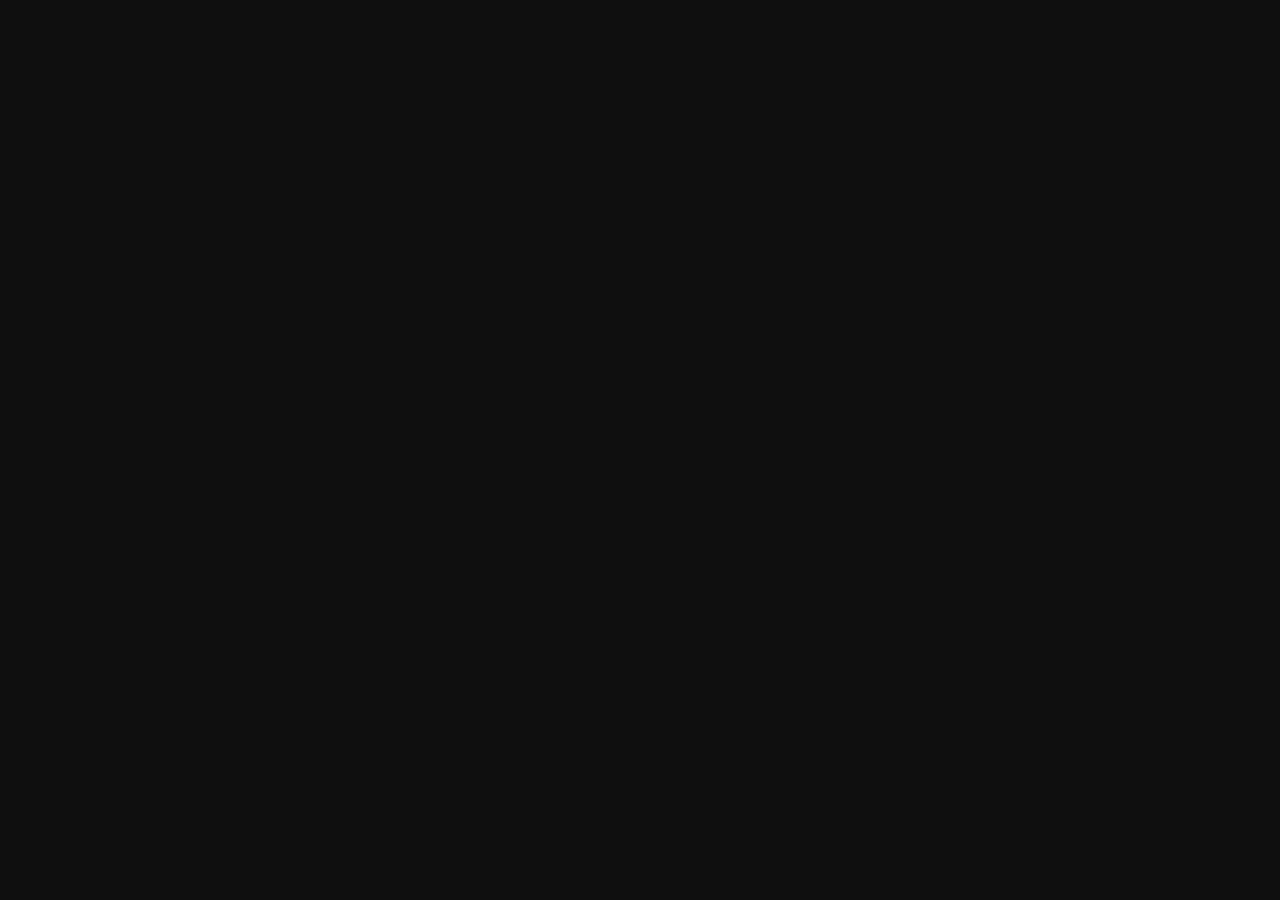
==== commit f1751527: "Changes" ====
--- a/index.html
+++ b/index.html
@@ -11,7 +11,15 @@
 </head>
 
 <body>
-    <main>
+    <!-- Tela de Carregamento Fullscreen -->
+    <div id="loading-screen" class="loading-screen">
+        <video id="loading-video" autoplay muted class="loading-video">
+            <source src="./assets/Netflix-Logo-Animation.mp4" type="video/mp4">
+            Seu navegador não suporta vídeo.
+        </video>
+    </div>
+
+    <main style="display: none;">
         <nav class="navbar">
             <div class="logo">NETFLIX</div>
             <button id="theme-toggle" aria-label="Alternar tema">&#x1F319;</button>
@@ -22,7 +30,7 @@
 
         <section aria-label="Perfis disponíveis para seleção">
             <nav class="profiles">
-                <a href="#" class="profile">
+                <a href="catalogo/catalogo.html" class="profile">
                     <figure>
                         <img src="./assets/perfil-1.jpg"
                             alt="Um homem faz uma careta engraçada enquanto segura um par de óculos grandes bem próximo à câmera.">
@@ -30,7 +38,7 @@
                     <figcaption>Pedro</figcaption>
                 </a>
 
-                <a href="#" class="profile">
+                <a href="catalogo/catalogo.html" class="profile">
                     <figure>
                         <img src="./assets/perfil-2.jpg"
                             alt="Uma jovem sorri para a câmera exibindo um penteado único com uma mecha de cabelo apontando para cima.">
@@ -38,7 +46,7 @@
                     <figcaption>Gustavo</figcaption>
                 </a>
 
-                <a href="#" class="profile">
+                <a href="catalogo/catalogo.html" class="profile">
                     <figure>
                         <img src="./assets/perfil-3.jpg"
                             alt="Um chimpanzé aparece usando óculos de grau e lábios vermelhos maquiados em uma pose cômica.">
@@ -46,7 +54,7 @@
                     <figcaption>Mariana</figcaption>
                 </a>
 
-                <a href="#" class="profile">
+                <a href="catalogo/catalogo.html" class="profile">
                     <figure>
                         <img src="./assets/perfil-4.jpg"
                             alt="Um homem sorridente usa um capacete rosa com antenas, assemelhando-se a um personagem de inseto.">
@@ -57,6 +65,7 @@
         </section>
     </main>
     <script src="script.js"></script>
+    <script src="js/index.js"></script>
 </body>
 
 </html>
--- a/style.css
+++ b/style.css
@@ -25,6 +25,12 @@
     /* Remove preenchimento padrao de todos os elementos */
     box-sizing: border-box;
     /* Inclui border e padding no calculo da largura/altura */
+}
+
+html, body {
+  width: 100%;
+  height: 100%;
+  overflow: hidden !important;
 }
 
 html {
@@ -45,6 +51,27 @@
     /* Ocupa no minimo a altura total da tela */
     overflow: hidden;
     /* Remove a barra de rolagem e impede o scroll */
+}
+
+/* TELA DE CARREGAMENTO */
+.loading-screen {
+    position: fixed;
+    top: 0;
+    left: 0;
+    width: 100%;
+    height: 100%;
+    background-color: var(--netflix-darker);
+    display: flex;
+    justify-content: center;
+    align-items: center;
+    z-index: 9999;
+    transition: opacity 0.5s ease;
+}
+
+.loading-video {
+    width: 100%;
+    height: 100%;
+    object-fit: cover;
 }
 
 /* NAVBAR COM LOGO */
@@ -112,6 +139,10 @@
 main {
     min-height: 100vh;
     /* Ocupa no minimo a altura total da tela */
+    width: 100%;
+    /* Ocupa 100% da largura */
+    overflow: hidden;
+    /* Remove a barra de rolagem e impede o scroll */
     display: flex;
     /* Habilita flexbox para organizar filhos */
     flex-direction: column;
@@ -135,7 +166,7 @@
 }
 
 header h1 {
-    font-size: clamp(2rem, 5vw, 4rem);
+    font-size: clamp(1.5rem, 3vw, 4rem);
     /* Tamanho responsivo: minimo 2rem, ideal 5% da tela, maximo 4rem */
     font-weight: 700;
     /* Deixa o texto mais ousado (negrito) */
@@ -169,11 +200,11 @@
 .profiles {
     display: grid;
     /* Habilita grid para layout responsivo */
-    grid-template-columns: repeat(auto-fit, minmax(120px, 1fr));
+    grid-template-columns: repeat(auto-fit, minmax(80px, 1fr));
     /* Cria colunas dinamicas de minimo 120px */
-    gap: 2rem;
+    gap: 1rem;
     /* Espacamento entre items (32px) */
-    max-width: 700px;
+    max-width: 300px;
     /* Largura maxima do container */
     width: 100%;
     /* Ocupa 100% da largura disponivel */
@@ -220,7 +251,7 @@
     width: 100%;
     /* Ocupa 100% da largura do pai */
     aspect-ratio: 1;
-    /* Mantém proporção 1:1 (quadrado) */
+    /* MantÃ©m proporÃ§Ã£o 1:1 (quadrado) */
     margin: 0;
     /* Remove margens padrao */
     overflow: hidden;
@@ -283,13 +314,13 @@
     word-break: break-word;
     /* Quebra palavras longas se necessario */
     display: block;
-    /* Garante que é um bloco display */
+    /* Garante que Ã© um bloco display */
     width: 100%;
     /* Ocupa 100% da largura */
     visibility: visible;
-    /* Garante que é visivel */
+    /* Garante que Ã© visivel */
     opacity: 1;
-    /* Garante que não é transparente */
+    /* Garante que nÃ© Ã© transparente */
 }
 
 .profile:hover figcaption {
